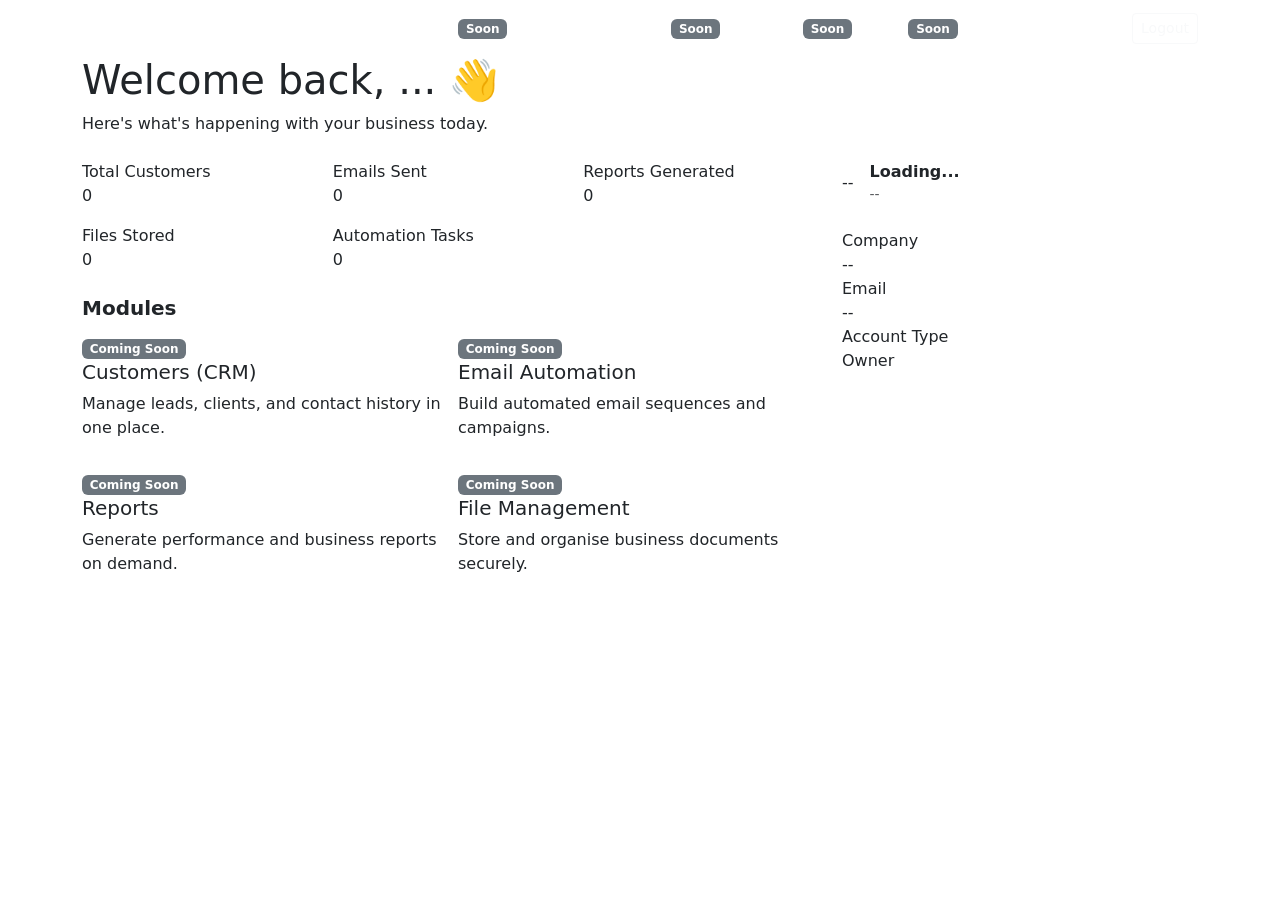
==== dashboard.html @ 26a6bde9 "Add files via upload" ====
<!DOCTYPE html>
<html lang="en">
<head>
  <meta charset="UTF-8" />
  <meta name="viewport" content="width=device-width, initial-scale=1.0" />
  <title>Dashboard — Mafilika Business Automation Suite</title>
  <link href="https://cdn.jsdelivr.net/npm/bootstrap@5.3.3/dist/css/bootstrap.min.css" rel="stylesheet">
  <link href="css/style.css" rel="stylesheet">
</head>
<body>

  <!-- Navbar -->
  <nav class="navbar navbar-expand-lg navbar-mafilika navbar-dark">
    <div class="container">
      <a class="navbar-brand mafilika-brand" href="dashboard.html">Mafilika<span> Suite</span></a>

      <button class="navbar-toggler" type="button" data-bs-toggle="collapse" data-bs-target="#navMain">
        <span class="navbar-toggler-icon"></span>
      </button>

      <div class="collapse navbar-collapse" id="navMain">
        <ul class="navbar-nav me-auto mb-2 mb-lg-0 ms-lg-4">
          <li class="nav-item">
            <a class="nav-link active" href="dashboard.html">Dashboard</a>
          </li>
          <li class="nav-item">
            <a class="nav-link disabled" href="#" tabindex="-1">Customers <span class="badge bg-secondary badge-soon">Soon</span></a>
          </li>
          <li class="nav-item">
            <a class="nav-link disabled" href="#" tabindex="-1">Email Automation <span class="badge bg-secondary badge-soon">Soon</span></a>
          </li>
          <li class="nav-item">
            <a class="nav-link disabled" href="#" tabindex="-1">Reports <span class="badge bg-secondary badge-soon">Soon</span></a>
          </li>
          <li class="nav-item">
            <a class="nav-link disabled" href="#" tabindex="-1">Files <span class="badge bg-secondary badge-soon">Soon</span></a>
          </li>
          <li class="nav-item">
            <a class="nav-link" href="#">Settings</a>
          </li>
        </ul>

        <div class="d-flex align-items-center gap-3">
          <span class="text-white-50 d-none d-lg-inline">Hi, <span id="navUserName" class="text-white fw-semibold">...</span></span>
          <a href="#" id="logoutButton" class="btn btn-outline-light btn-sm">Logout</a>
        </div>
      </div>
    </div>
  </nav>

  <div class="container dashboard-wrapper">

    <!-- Header -->
    <div class="dashboard-header mb-4">
      <h1>Welcome back, <span id="welcomeName">...</span> 👋</h1>
      <p>Here's what's happening with your business today.</p>
    </div>

    <div class="row g-4">
      <!-- Main column -->
      <div class="col-lg-8">

        <!-- Stat Cards -->
        <div class="row g-3 mb-4">
          <div class="col-sm-6 col-xl-4">
            <div class="stat-card">
              <div class="stat-label">Total Customers</div>
              <div class="stat-value">0</div>
            </div>
          </div>
          <div class="col-sm-6 col-xl-4">
            <div class="stat-card">
              <div class="stat-label">Emails Sent</div>
              <div class="stat-value">0</div>
            </div>
          </div>
          <div class="col-sm-6 col-xl-4">
            <div class="stat-card">
              <div class="stat-label">Reports Generated</div>
              <div class="stat-value">0</div>
            </div>
          </div>
          <div class="col-sm-6 col-xl-4">
            <div class="stat-card">
              <div class="stat-label">Files Stored</div>
              <div class="stat-value">0</div>
            </div>
          </div>
          <div class="col-sm-6 col-xl-4">
            <div class="stat-card">
              <div class="stat-label">Automation Tasks</div>
              <div class="stat-value">0</div>
            </div>
          </div>
        </div>

        <!-- Modules -->
        <h5 class="fw-bold mb-3" style="color: var(--mafilika-navy);">Modules</h5>
        <div class="row g-3">
          <div class="col-md-6">
            <div class="module-card">
              <span class="badge bg-secondary badge-soon">Coming Soon</span>
              <h5>Customers (CRM)</h5>
              <p>Manage leads, clients, and contact history in one place.</p>
            </div>
          </div>
          <div class="col-md-6">
            <div class="module-card">
              <span class="badge bg-secondary badge-soon">Coming Soon</span>
              <h5>Email Automation</h5>
              <p>Build automated email sequences and campaigns.</p>
            </div>
          </div>
          <div class="col-md-6">
            <div class="module-card">
              <span class="badge bg-secondary badge-soon">Coming Soon</span>
              <h5>Reports</h5>
              <p>Generate performance and business reports on demand.</p>
            </div>
          </div>
          <div class="col-md-6">
            <div class="module-card">
              <span class="badge bg-secondary badge-soon">Coming Soon</span>
              <h5>File Management</h5>
              <p>Store and organise business documents securely.</p>
            </div>
          </div>
        </div>
      </div>

      <!-- Sidebar: Profile -->
      <div class="col-lg-4">
        <div class="profile-panel">
          <div class="d-flex align-items-center gap-3 mb-4">
            <div class="profile-avatar" id="profileAvatar">--</div>
            <div>
              <div class="fw-bold" id="profileName">Loading...</div>
              <div class="text-muted small" id="profileRole">--</div>
            </div>
          </div>

          <div class="profile-label">Company</div>
          <div class="profile-value" id="profileCompany">--</div>

          <div class="profile-label">Email</div>
          <div class="profile-value" id="profileEmail">--</div>

          <div class="profile-label">Account Type</div>
          <div class="profile-value mb-0" id="profileRoleDuplicate">Owner</div>
        </div>
      </div>
    </div>
  </div>

  <script src="https://cdn.jsdelivr.net/npm/bootstrap@5.3.3/dist/js/bootstrap.bundle.min.js"></script>
  <script src="js/api.js"></script>
  <script src="js/dashboard.js"></script>
</body>
</html>
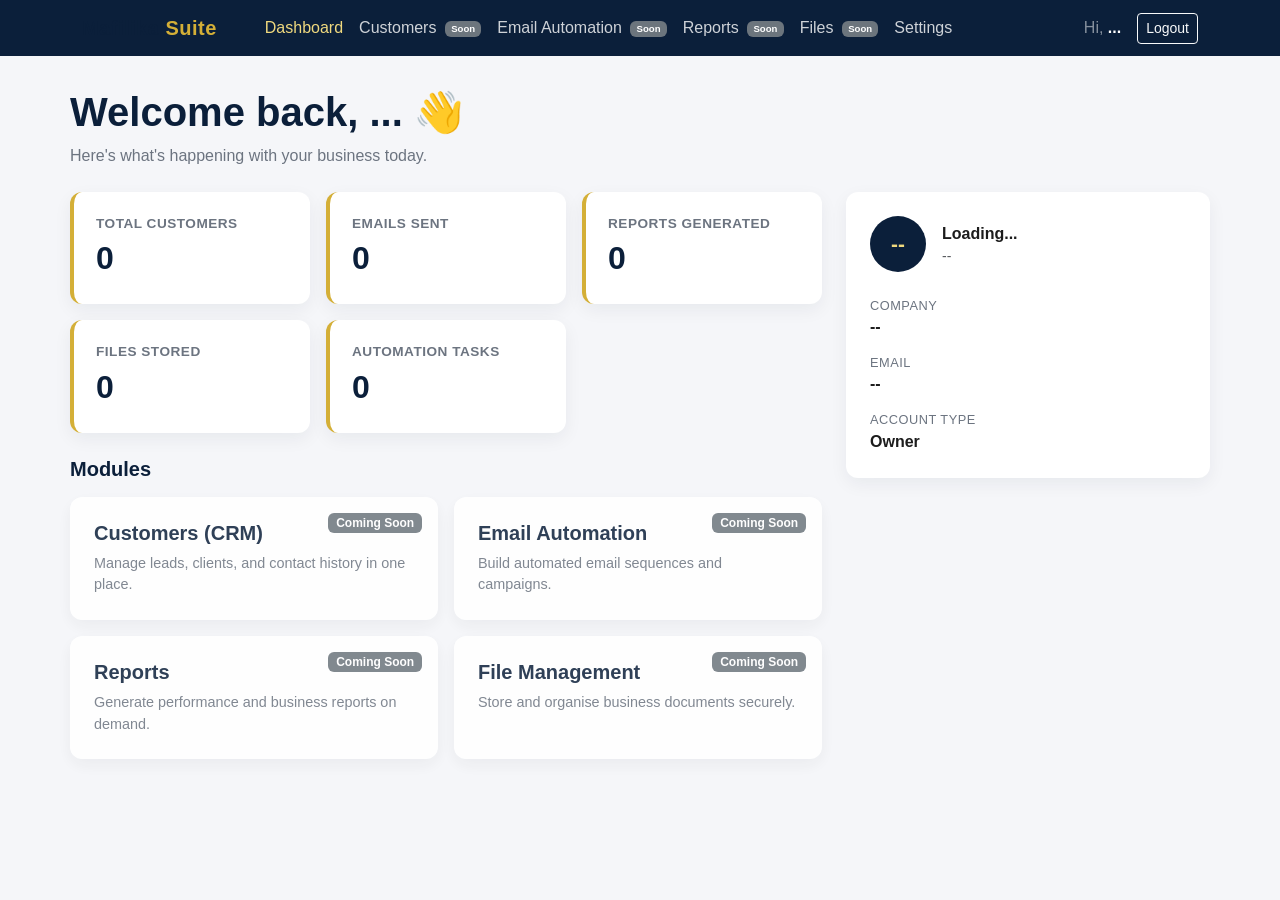
==== commit 6defe7f4: "Fix stylesheet link in dashboard.html" ====
--- a/dashboard.html
+++ b/dashboard.html
@@ -5,7 +5,7 @@
   <meta name="viewport" content="width=device-width, initial-scale=1.0" />
   <title>Dashboard — Mafilika Business Automation Suite</title>
   <link href="https://cdn.jsdelivr.net/npm/bootstrap@5.3.3/dist/css/bootstrap.min.css" rel="stylesheet">
-  <link href="css/style.css" rel="stylesheet">
+  <link href="style.css" rel="stylesheet">
 </head>
 <body>
 
--- a/style.css
+++ b/style.css
@@ -0,0 +1,264 @@
+/* =========================================
+   Mafilika Business Automation Suite
+   Shared Stylesheet
+   ========================================= */
+
+:root {
+  --mafilika-navy: #0b1f3a;
+  --mafilika-navy-dark: #071528;
+  --mafilika-gold: #d4af37;
+  --mafilika-gold-light: #f0d97e;
+  --mafilika-gray-bg: #f5f6f9;
+  --mafilika-text-muted: #6c7480;
+  --mafilika-success: #1e9e6a;
+  --mafilika-danger: #d64545;
+  --mafilika-radius: 12px;
+}
+
+body {
+  background-color: var(--mafilika-gray-bg);
+  font-family: "Segoe UI", Roboto, Helvetica, Arial, sans-serif;
+  color: #1c1c1c;
+}
+
+/* ---------- Brand ---------- */
+.mafilika-brand {
+  font-weight: 700;
+  letter-spacing: 0.5px;
+  color: var(--mafilika-navy);
+}
+
+.mafilika-brand span {
+  color: var(--mafilika-gold);
+}
+
+/* ---------- Navbar ---------- */
+.navbar-mafilika {
+  background-color: var(--mafilika-navy);
+}
+
+.navbar-mafilika .nav-link {
+  color: rgba(255, 255, 255, 0.8);
+  font-weight: 500;
+}
+
+.navbar-mafilika .nav-link.active,
+.navbar-mafilika .nav-link:hover {
+  color: var(--mafilika-gold-light);
+}
+
+.navbar-mafilika .badge-soon {
+  font-size: 0.6rem;
+  vertical-align: middle;
+  margin-left: 4px;
+}
+
+/* ---------- Auth Pages ---------- */
+.auth-wrapper {
+  min-height: 100vh;
+  display: flex;
+  align-items: center;
+  justify-content: center;
+  background: linear-gradient(135deg, var(--mafilika-navy) 0%, var(--mafilika-navy-dark) 100%);
+  padding: 24px;
+}
+
+.auth-card {
+  background: #ffffff;
+  border-radius: var(--mafilika-radius);
+  padding: 40px;
+  width: 100%;
+  max-width: 460px;
+  box-shadow: 0 20px 45px rgba(0, 0, 0, 0.25);
+}
+
+.auth-card h2 {
+  color: var(--mafilika-navy);
+  font-weight: 700;
+}
+
+.auth-card .form-label {
+  font-weight: 600;
+  font-size: 0.9rem;
+}
+
+.btn-mafilika {
+  background-color: var(--mafilika-gold);
+  border: none;
+  color: var(--mafilika-navy-dark);
+  font-weight: 700;
+  padding: 10px 20px;
+  border-radius: 8px;
+  transition: transform 0.15s ease, background-color 0.15s ease;
+}
+
+.btn-mafilika:hover {
+  background-color: var(--mafilika-gold-light);
+  color: var(--mafilika-navy-dark);
+  transform: translateY(-1px);
+}
+
+.btn-mafilika:disabled {
+  opacity: 0.65;
+  transform: none;
+}
+
+.auth-switch-link {
+  color: var(--mafilika-navy);
+  font-weight: 600;
+  text-decoration: none;
+}
+
+.auth-switch-link:hover {
+  color: var(--mafilika-gold);
+}
+
+/* ---------- Alerts / Feedback ---------- */
+.form-feedback {
+  display: none;
+  border-radius: 8px;
+  padding: 12px 14px;
+  font-size: 0.9rem;
+  margin-bottom: 16px;
+}
+
+.form-feedback.error {
+  display: block;
+  background-color: #fbe9e9;
+  color: var(--mafilika-danger);
+  border: 1px solid #f3caca;
+}
+
+.form-feedback.success {
+  display: block;
+  background-color: #e7f7f0;
+  color: var(--mafilika-success);
+  border: 1px solid #bfe9d6;
+}
+
+/* ---------- Dashboard Layout ---------- */
+.dashboard-wrapper {
+  padding: 32px 0 64px;
+}
+
+.dashboard-header h1 {
+  color: var(--mafilika-navy);
+  font-weight: 700;
+}
+
+.dashboard-header p {
+  color: var(--mafilika-text-muted);
+}
+
+/* ---------- Stat Cards ---------- */
+.stat-card {
+  background: #ffffff;
+  border-radius: var(--mafilika-radius);
+  padding: 22px;
+  box-shadow: 0 6px 18px rgba(11, 31, 58, 0.06);
+  height: 100%;
+  border-left: 4px solid var(--mafilika-gold);
+}
+
+.stat-card .stat-label {
+  color: var(--mafilika-text-muted);
+  font-size: 0.85rem;
+  text-transform: uppercase;
+  letter-spacing: 0.5px;
+  font-weight: 600;
+}
+
+.stat-card .stat-value {
+  font-size: 2rem;
+  font-weight: 700;
+  color: var(--mafilika-navy);
+}
+
+/* ---------- Coming Soon Module Cards ---------- */
+.module-card {
+  background: #ffffff;
+  border-radius: var(--mafilika-radius);
+  padding: 24px;
+  height: 100%;
+  box-shadow: 0 6px 18px rgba(11, 31, 58, 0.06);
+  position: relative;
+  opacity: 0.85;
+}
+
+.module-card .badge-soon {
+  position: absolute;
+  top: 16px;
+  right: 16px;
+}
+
+.module-card h5 {
+  color: var(--mafilika-navy);
+  font-weight: 700;
+}
+
+.module-card p {
+  color: var(--mafilika-text-muted);
+  font-size: 0.9rem;
+  margin-bottom: 0;
+}
+
+/* ---------- Profile Panel ---------- */
+.profile-panel {
+  background: #ffffff;
+  border-radius: var(--mafilika-radius);
+  padding: 24px;
+  box-shadow: 0 6px 18px rgba(11, 31, 58, 0.06);
+}
+
+.profile-avatar {
+  width: 56px;
+  height: 56px;
+  border-radius: 50%;
+  background-color: var(--mafilika-navy);
+  color: var(--mafilika-gold-light);
+  display: flex;
+  align-items: center;
+  justify-content: center;
+  font-weight: 700;
+  font-size: 1.3rem;
+}
+
+.profile-label {
+  color: var(--mafilika-text-muted);
+  font-size: 0.8rem;
+  text-transform: uppercase;
+  letter-spacing: 0.5px;
+}
+
+.profile-value {
+  font-weight: 600;
+  color: #1c1c1c;
+  margin-bottom: 14px;
+}
+
+/* ---------- Loading Spinner ---------- */
+.mafilika-spinner {
+  display: none;
+  width: 1rem;
+  height: 1rem;
+  margin-right: 8px;
+}
+
+/* ---------- Landing Page ---------- */
+.landing-hero {
+  background: linear-gradient(135deg, var(--mafilika-navy) 0%, var(--mafilika-navy-dark) 100%);
+  color: #fff;
+  padding: 100px 0;
+}
+
+.landing-hero h1 {
+  font-weight: 800;
+}
+
+.landing-hero .text-gold {
+  color: var(--mafilika-gold);
+}
+
+.landing-hero p.lead {
+  color: rgba(255, 255, 255, 0.85);
+}
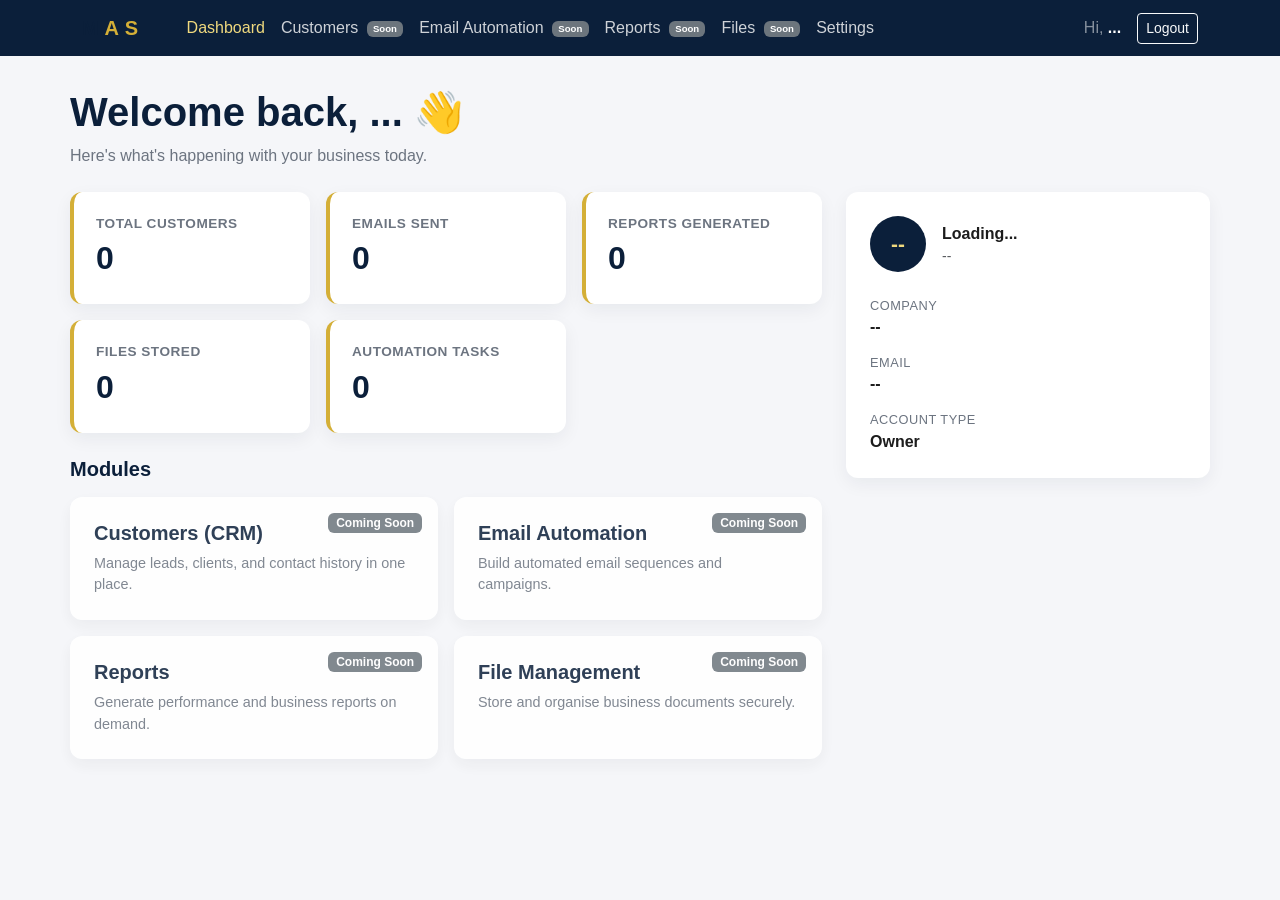
==== commit f4f410f0: "Update title and navbar brand in dashboard.html" ====
--- a/dashboard.html
+++ b/dashboard.html
@@ -3,7 +3,7 @@
 <head>
   <meta charset="UTF-8" />
   <meta name="viewport" content="width=device-width, initial-scale=1.0" />
-  <title>Dashboard — Mafilika Business Automation Suite</title>
+  <title>Dashboard — Mafilika Automation Suite</title>
   <link href="https://cdn.jsdelivr.net/npm/bootstrap@5.3.3/dist/css/bootstrap.min.css" rel="stylesheet">
   <link href="style.css" rel="stylesheet">
 </head>
@@ -12,7 +12,7 @@
   <!-- Navbar -->
   <nav class="navbar navbar-expand-lg navbar-mafilika navbar-dark">
     <div class="container">
-      <a class="navbar-brand mafilika-brand" href="dashboard.html">Mafilika<span> Suite</span></a>
+      <a class="navbar-brand mafilika-brand" href="dashboard.html">M<span> A S</span></a>
 
       <button class="navbar-toggler" type="button" data-bs-toggle="collapse" data-bs-target="#navMain">
         <span class="navbar-toggler-icon"></span>
